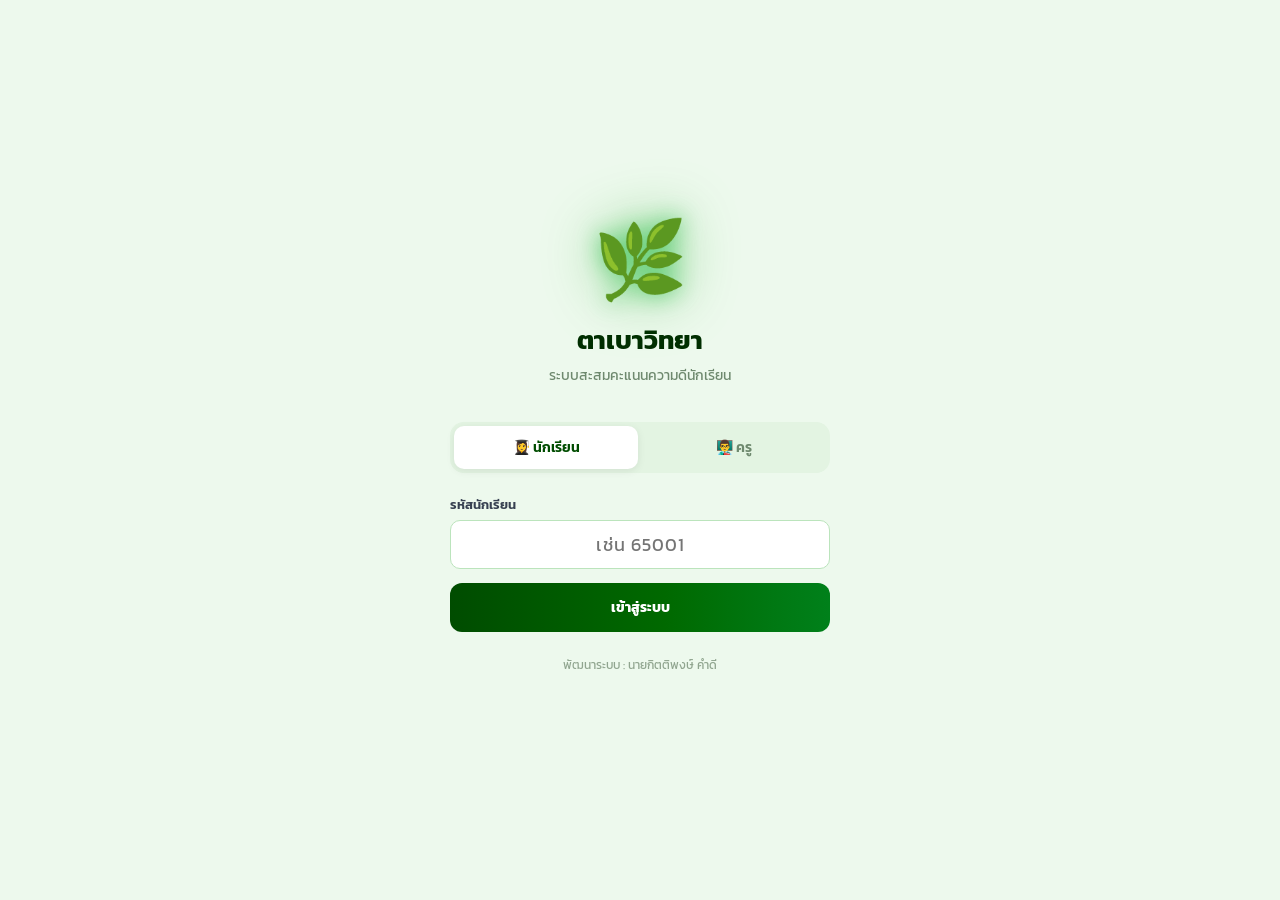
==== index.html @ 01570e2e "Compact the rest of the student dashboard Tighter hero, stat boxes, weekly quests, QR card, share bu" ====
<!DOCTYPE html>
<html lang="th">
<head>
  <meta charset="utf-8">
  <meta name="viewport" content="width=device-width, initial-scale=1, maximum-scale=1">
  <title>ระบบสะสมคะแนนความดี — ตาเบาวิทยา</title>
  <link rel="preconnect" href="https://fonts.googleapis.com">
  <link rel="preconnect" href="https://fonts.gstatic.com" crossorigin>
  <link href="https://fonts.googleapis.com/css2?family=Kanit:wght@300;400;500;600;700&family=Sarabun:wght@300;400;500;600;700&family=Prompt:wght@300;400;500;600;700&family=Mitr:wght@300;400;500;600&family=Mali:wght@300;400;500;600;700&display=swap" rel="stylesheet">
  <link rel="stylesheet" href="style.css?v=20260823o">

  <!-- ติดตั้งเป็นแอปบนหน้าจอโฮมได้ (PWA) — Android ขึ้นแบนเนอร์ติดตั้งอัตโนมัติ,
       iPhone ต้องกด แชร์ → เพิ่มไปยังหน้าจอโฮม เอง (ข้อจำกัดของ Safari) -->
  <link rel="manifest" href="manifest.json">
  <meta name="theme-color" content="#008020">
  <link rel="icon" href="icons/icon-192.png" type="image/png">
  <link rel="apple-touch-icon" href="icons/apple-touch-icon.png">
  <meta name="apple-mobile-web-app-capable" content="yes">
  <meta name="apple-mobile-web-app-status-bar-style" content="black-translucent">
  <meta name="apple-mobile-web-app-title" content="คะแนนความดี">
</head>
<body>

<!-- หน้า Login -->
<div id="login-view">
  <div id="leaf-field" aria-hidden="true"></div>
  <div class="login-box anim-fadein">
    <div class="login-logo">
      <div class="logo-icon">🌿</div>
      <h1>ตาเบาวิทยา</h1>
      <p>ระบบสะสมคะแนนความดีนักเรียน</p>
    </div>
    <div class="login-tabs">
      <button class="login-tab active" data-action="show-auth" data-view="student">👩‍🎓 นักเรียน</button>
      <button class="login-tab" data-action="show-auth" data-view="staff">👨‍🏫 ครู</button>
    </div>
    <div class="form-group">
      <label class="form-label">รหัสนักเรียน</label>
      <input class="form-input" id="student-code-input" placeholder="เช่น 65001" autofocus
             style="font-size:18px;text-align:center;letter-spacing:1px;">
    </div>
    <button class="btn-green" data-action="submit-student-login" style="padding:14px;">เข้าสู่ระบบ</button>
    <p class="login-note" id="login-note">พัฒนาระบบ : นายกิตติพงษ์ คำดี</p>
  </div>
</div>

<!-- แอป (Layout เดียว: Bottom Nav + Drawer) -->
<div id="app-a">
  <div id="header-a">
    <button id="drawer-btn-a" class="mgmt-menu-btn" data-action="open-drawer">☰</button>
    <div id="header-logo-a" class="header-logo">🌿</div>
    <span id="title-a" class="header-title"></span>
    <div class="header-right">
      <div id="badge-a" class="role-badge"></div>
      <div id="avatar-a" class="avatar" data-action="go-profile"></div>
    </div>
  </div>
  <div id="content-a" class="content-a"></div>
  <nav id="nav-a" class="bottom-nav"></nav>
</div>

<!-- Drawer (เมนูแบบ sidebar เลื่อนเข้าจากซ้าย) -->
<div id="drawer-overlay" class="drawer-overlay" data-action="close-drawer" style="display:none;">
  <aside id="drawer-panel" class="sidebar drawer-panel"></aside>
</div>

<!-- Toast notification -->
<div id="toast-container"></div>

<!-- Modal -->
<div id="modal-container"></div>

<!-- Level-up celebration overlay -->
<div id="levelup-container"></div>

<!-- Incoming "call for deeds" alert overlay (student side) -->
<div id="deedcall-container"></div>

<!-- ไลบรารีทั้งหมดเก็บไว้ในโปรเจกต์เอง (vendor/) ไม่พึ่ง CDN ภายนอกแล้ว —
     กันปัญหาเครือข่ายบางแห่ง (เช่น WiFi โรงเรียน) บล็อกโดเมน CDN เช่น jsdelivr/unpkg -->
<script src="vendor/supabase.min.js"></script>
<script src="vendor/jsQR.min.js"></script>
<script src="vendor/qrcode.min.js"></script>

<script src="supabase.js?v=20260823o"></script>
<script src="app.js?v=20260823o"></script>

</body>
</html>
---- style.css ----
/* =============================================
   ตาเบาวิทยา — ระบบสะสมคะแนนความดี
   ============================================= */

:root {
  --h: 145;
  --font: 'Kanit', sans-serif;
  --r-card: 16px;
  --g:    oklch(0.52 0.17 var(--h));
  --gd:   oklch(0.35 0.15 var(--h));
  --gl:   oklch(0.95 0.05 var(--h));
  --gm:   oklch(0.72 0.14 var(--h));
  --bg:   oklch(0.97 0.02 var(--h));
  --border: oklch(0.93 0.04 var(--h));
  --text: oklch(0.25 0.12 var(--h));
  --text-soft: oklch(0.6 0.05 var(--h));
}

*, *::before, *::after { box-sizing: border-box; font-family: var(--font); }
body { margin: 0; background: var(--bg); min-height: 100vh; }

/* ── Animations ── */
@keyframes slideUp   { from { transform: translateY(16px); opacity: 0; } to { transform: translateY(0); opacity: 1; } }
@keyframes fadeIn    { from { opacity: 0; } to { opacity: 1; } }
@keyframes toastIn   { from { transform: translateY(20px); opacity: 0; } to { transform: translateY(0); opacity: 1; } }
@keyframes spin      { to { transform: rotate(360deg); } }
@keyframes pulse     { 0%,100% { transform: scale(1); } 50% { transform: scale(1.05); } }

.anim-slideup { animation: slideUp 0.25s ease; }
.anim-fadein  { animation: fadeIn 0.4s ease; }
.anim-pulse   { animation: pulse 2s infinite; display: inline-block; }

/* ── Scrollbar ── */
::-webkit-scrollbar { width: 4px; }
::-webkit-scrollbar-thumb { background: oklch(0.85 0.05 var(--h)); border-radius: 2px; }

/* ── Range input ── */
input[type=range] { -webkit-appearance: none; appearance: none; height: 6px; border-radius: 3px; cursor: pointer; width: 100%; outline: none; }
input[type=range]::-webkit-slider-thumb { -webkit-appearance: none; width: 18px; height: 18px; border-radius: 50%; background: var(--g); cursor: pointer; }
select { appearance: none; -webkit-appearance: none; }


/* ── Login ── */
#login-view {
  min-height: 100dvh; position: relative; overflow: hidden;
  display: flex; flex-direction: column;
  align-items: center; justify-content: center;
  padding: 24px;
}
.login-box { width: 100%; max-width: 380px; position: relative; z-index: 1; }

/* ── Falling leaves (decorative, non-interactive) ── */
/* --dy = fall distance in px, computed in JS from the container's own height so the
   same animation works both full-page (login) and inside a short card (student hero) */
#leaf-field, .leaf-field { position: absolute; inset: 0; overflow: hidden; pointer-events: none; z-index: 0; }
.leaf {
  position: absolute; top: -10%; left: var(--x); font-size: var(--sz); opacity: 0;
  will-change: transform, opacity; animation: leafFall var(--dur) ease-in-out infinite; animation-delay: var(--del);
}
.hero-banner .leaf { filter: brightness(0) invert(1); }
@keyframes leafFall {
  0%   { transform: translate(0, 0) rotate(0deg); opacity: 0; }
  12%  { opacity: var(--op); }
  50%  { transform: translate(var(--dx), var(--dy)) rotate(var(--rot)); }
  88%  { opacity: var(--op); }
  100% { transform: translate(calc(var(--dx) * 1.6), calc(var(--dy) * 2)) rotate(calc(var(--rot) * 1.7)); opacity: 0; }
}
@media (prefers-reduced-motion: reduce) {
  .leaf { display: none; }
}
.login-logo { text-align: center; margin-bottom: 36px; }
.logo-icon {
  width: 90px; height: 90px; font-size: 60px; margin: 0 auto 16px;
  display: flex; align-items: center; justify-content: center;
  filter: drop-shadow(0 0 12px oklch(0.68 0.21 var(--h) / 0.6)) drop-shadow(0 0 28px oklch(0.6 0.22 var(--h) / 0.4));
}
.login-logo h1 { margin: 0; font-size: 26px; font-weight: 700; color: var(--text); }
.login-logo p  { margin: 6px 0 0; font-size: 14px; color: var(--text-soft); }
.login-tabs {
  display: flex; gap: 4px; background: oklch(0.95 0.03 var(--h)); border-radius: 14px;
  padding: 4px; margin-bottom: 22px;
}
.login-tab {
  flex: 1; padding: 11px 8px; border: none; border-radius: 10px; cursor: pointer;
  background: transparent; color: var(--text-soft); font-family:var(--font); font-size: 14px;
  font-weight: 600; transition: all 0.15s;
}
.login-tab.active { background: #fff; color: var(--gd); box-shadow: 0 2px 8px rgba(0,0,0,0.08); }
.login-note { text-align: center; font-size: 12px; color: oklch(0.7 0.04 var(--h)); margin-top: 24px; }

.install-app-btn {
  display: block; width: 100%; margin-top: 14px; padding: 11px;
  background: #fff; border: 1.5px solid var(--border); border-radius: 12px;
  font-family:var(--font); font-weight: 600; font-size: 13px; color: var(--gd);
  cursor: pointer; transition: background 0.2s;
}
.install-app-btn:hover { background: var(--gl); }

/* ── App shell: header + bottom nav ── */
/* กว้างเต็มจอบนแท็บเล็ต — ค่า 480px ด้านล่างคือเพดานสำหรับมือถือเท่านั้น */
#app-a { display: none; max-width: 480px; margin: 0 auto; min-height: 100vh; position: relative; background: var(--bg); }
#header-a {
  position: fixed; top: 0; left: 50%; transform: translateX(-50%);
  max-width: 480px; width: 100%; background: #fff;
  border-bottom: 1px solid var(--border); z-index: 90;
  display: flex; align-items: center; padding: 0 16px; height: 56px;
  box-shadow: 0 1px 8px rgba(0,0,0,0.06);
}
@media (min-width: 640px) {
  #app-a, #header-a, .bottom-nav, .modal-sheet { max-width: 100%; }
}
.header-logo { width: 36px; height: 36px; background: var(--gl); border-radius: 10px; display: flex; align-items: center; justify-content: center; font-size: 16px; margin: 0 10px; flex-shrink: 0; }
.header-title { font-size: 16px; font-weight: 700; color: var(--text); flex: 1; }
.header-right { display: flex; align-items: center; gap: 8px; }
.content-a { padding: 76px 16px 80px; }

/* ── Bottom nav ── */
.bottom-nav {
  position: fixed; bottom: 0; left: 50%; transform: translateX(-50%);
  max-width: 480px; width: 100%; background: #fff;
  border-top: 1px solid oklch(0.92 0.03 var(--h));
  display: flex; z-index: 100; box-shadow: 0 -2px 12px rgba(0,0,0,0.06);
}
.bnav-btn {
  flex: 1; padding: 10px 4px 8px; border: none; background: #fff; cursor: pointer;
  display: flex; flex-direction: column; align-items: center; gap: 2px;
  transition: all 0.15s; border-top: 3px solid transparent;
}
.bnav-btn.active { background: var(--gl); border-top-color: var(--g); }
.bnav-icon { font-size: 19px; }
.bnav-label { font-size: 10px; color: #9ca3af; font-family: var(--font); }
/* ปุ่มกลางขนาดใหญ่ (ขอทำดี ของนักเรียน) ลอยเหนือแถบเมนู */
.bottom-nav { overflow: visible; }
.bnav-btn.bnav-fab { background: #fff; border-top-color: transparent; position: relative; padding-top: 38px; }
.bnav-btn.bnav-fab.active { background: #fff; border-top-color: transparent; }
.bnav-fab-circle {
  position: absolute; top: -24px; left: 50%; transform: translateX(-50%);
  width: 58px; height: 58px; border-radius: 50%;
  background: linear-gradient(135deg, var(--g), var(--gd)); border: 4px solid #fff;
  box-shadow: 0 4px 14px oklch(0.4 0.15 var(--h) / 0.45);
  display: flex; align-items: center; justify-content: center; font-size: 26px;
}
.bnav-btn.bnav-fab.active .bnav-fab-circle { box-shadow: 0 0 0 3px var(--gl), 0 4px 14px oklch(0.4 0.15 var(--h) / 0.45); }
.bnav-btn.bnav-fab .bnav-label { font-weight: 700; color: var(--g); }
.bnav-btn.active .bnav-label { color: var(--g); font-weight: 700; }

/* ── Drawer (full menu, slides in from the left over the app) ── */
.drawer-overlay {
  position: fixed; inset: 0; z-index: 950; background: rgba(0,0,0,0.45);
  display: flex; animation: fadeIn 0.2s ease;
}
.drawer-panel {
  width: 240px; height: 100%; box-shadow: 4px 0 24px rgba(0,0,0,0.25);
  animation: drawerIn 0.25s ease;
}
@keyframes drawerIn { from { transform: translateX(-100%); } to { transform: translateX(0); } }

.sidebar {
  background: linear-gradient(180deg, var(--gd), oklch(0.28 0.13 var(--h)));
  display: flex; flex-direction: column;
}
.sidebar-brand { padding: 20px 18px 18px; border-bottom: 1px solid rgba(255,255,255,0.1); }
.sidebar-brand-name { font-size: 18px; font-weight: 700; color: #fff; }
.sidebar-brand-sub  { font-size: 11px; color: rgba(255,255,255,0.55); margin-top: 3px; }
.sidebar-nav { padding: 12px 0; flex: 1; overflow-y: auto; }
.snav-btn {
  display: flex; align-items: center; gap: 10px; padding: 12px 18px;
  width: 100%; border: none; background: transparent; cursor: pointer;
  color: rgba(255,255,255,0.65); font-family:var(--font); font-size: 14px;
  text-align: left; border-left: 3px solid transparent; transition: all 0.15s;
}
.snav-btn:hover, .snav-btn.active {
  background: rgba(255,255,255,0.14); color: #fff; border-left-color: #fff; font-weight: 700;
}
.snav-icon { font-size: 18px; }
.sidebar-footer { padding: 16px; border-top: 1px solid rgba(255,255,255,0.08); }
.sidebar-logout {
  width: 100%; padding: 8px 12px; background: rgba(255,255,255,0.08);
  border: 1px solid rgba(255,255,255,0.15); border-radius: 8px;
  color: rgba(255,255,255,0.7); font-family:var(--font); cursor: pointer; font-size: 12px;
}
.sidebar-logout:hover { background: rgba(255,255,255,0.15); }

/* ── Shared UI components ── */
.role-badge { background: var(--gl); border-radius: 20px; padding: 4px 10px; font-size: 11px; font-weight: 600; color: var(--gd); }
.mgmt-menu-btn { width: 32px; height: 32px; border: none; background: var(--gl); border-radius: 10px; color: var(--gd); font-size: 15px; cursor: pointer; flex-shrink: 0; }
.mgmt-menu-btn:hover { background: oklch(0.9 0.06 var(--h)); }
.avatar { width: 32px; height: 32px; background: linear-gradient(135deg, var(--g), var(--gd)); border-radius: 50%; display: flex; align-items: center; justify-content: center; font-size: 16px; cursor: pointer; flex-shrink: 0; }

/* Screen content wrapper */
.screen-wrap { display: flex; flex-direction: column; gap: 14px; }

/* Hero banner */
.hero-banner {
  background: linear-gradient(135deg, var(--gd), var(--g));
  border-radius: 18px; padding: 22px; color: #fff;
  position: relative; overflow: hidden;
}
.hero-banner::before {
  content: ''; position: absolute; top: -24px; right: -24px;
  width: 100px; height: 100px; background: rgba(255,255,255,0.07); border-radius: 50%;
}
.hero-banner::after {
  content: ''; position: absolute; top: 0; bottom: 0; left: -60%;
  width: 45%;
  background: linear-gradient(115deg, transparent 0%, rgba(255,255,255,0.32) 50%, transparent 100%);
  transform: skewX(-20deg);
  animation: heroShine 4.5s ease-in-out infinite;
  z-index: 2; pointer-events: none;
}
@keyframes heroShine {
  0%  { left: -60%; }
  22% { left: 130%; }
  100% { left: 130%; }
}
@media (prefers-reduced-motion: reduce) {
  .hero-banner::after { animation: none; display: none; }
}

/* Card */
.card { background: #fff; border-radius: var(--r-card); padding: 20px; box-shadow: 0 2px 12px rgba(0,0,0,0.055); }

/* Stat boxes */
.stat-grid-2 { display: grid; grid-template-columns: 1fr 1fr; gap: 10px; }
.stat-grid-3 { display: grid; grid-template-columns: 1fr 1fr 1fr; gap: 10px; }
.stat-box {
  background: #fff; border-radius: 14px; padding: 10px 8px;
  text-align: center; box-shadow: 0 2px 8px rgba(0,0,0,0.05);
}
.stat-icon { font-size: 22px; }
.stat-val  { font-size: 20px; font-weight: 700; line-height: 1; margin-top: 3px; }
.stat-lbl  { font-size: 11px; color: #9ca3af; margin-top: 3px; }

/* List row */
.list-item { display: flex; align-items: center; gap: 12px; padding: 13px 16px; border-bottom: 1px solid oklch(0.96 0.02 var(--h)); }
.list-icon  { font-size: 22px; width: 32px; text-align: center; flex-shrink: 0; }
.list-body  { flex: 1; min-width: 0; }
.list-title { font-weight: 600; font-size: 14px; color: #1f2937; white-space: nowrap; overflow: hidden; text-overflow: ellipsis; }
.list-sub   { font-size: 12px; color: #9ca3af; margin-top: 1px; }
.list-right { font-weight: 700; color: var(--g); font-size: 13px; flex-shrink: 0; }

/* Green button */
.btn-green {
  padding: 13px 20px; background: linear-gradient(90deg, var(--gd), var(--g));
  color: #fff; border: none; border-radius: 12px; font-family:var(--font);
  font-weight: 700; font-size: 14px; cursor: pointer; transition: opacity 0.2s;
  display: block; width: 100%; text-align: center;
}
.btn-green:hover { opacity: 0.9; }
.btn-green:disabled { opacity: 0.5; cursor: not-allowed; }

.call-btn-cta {
  padding: 13px 20px; background: linear-gradient(90deg, #d97706, #f59e0b);
  color: #fff; border: none; border-radius: 12px; font-family:var(--font);
  font-weight: 700; font-size: 14px; cursor: pointer; transition: opacity 0.2s;
  display: block; width: 100%; text-align: center;
  box-shadow: 0 6px 16px rgba(245,129,31,0.3);
}
.call-btn-cta:hover { opacity: 0.9; }
.call-btn-cta:disabled { opacity: 0.5; cursor: not-allowed; }

/* Form */
.form-group { margin-bottom: 14px; }
.form-label { font-size: 13px; font-weight: 600; color: #374151; display: block; margin-bottom: 6px; }
.form-input {
  width: 100%; padding: 10px 14px;
  border: 1.5px solid oklch(0.88 0.07 var(--h)); border-radius: 10px;
  font-family:var(--font); font-size: 14px; color: #1f2937; outline: none;
  box-sizing: border-box; background: #fff;
}
.form-input:focus { border-color: var(--g); }
.form-input[readonly] { background: #f9fafb; }

.form-group input[type="file"] {
  width: 100%; box-sizing: border-box; font-family:var(--font); font-size: 12.5px;
  color: #9ca3af; padding: 9px 10px;
  border: 1.5px dashed oklch(0.88 0.07 var(--h)); border-radius: 10px;
  background: var(--gl); cursor: pointer;
}
.form-group input[type="file"]::file-selector-button,
.form-group input[type="file"]::-webkit-file-upload-button {
  font-family:var(--font); font-weight: 700; font-size: 13px; color: #fff;
  background: linear-gradient(90deg, var(--gd), var(--g));
  border: none; border-radius: 8px; padding: 8px 14px; margin-right: 10px;
  cursor: pointer; transition: opacity 0.2s;
}
.form-group input[type="file"]:hover::file-selector-button,
.form-group input[type="file"]:hover::-webkit-file-upload-button { opacity: 0.9; }

/* QR scanner */
.qr-scan-box {
  background: #111; border-radius: 14px; height: 230px;
  position: relative; overflow: hidden;
  display: flex; align-items: center; justify-content: center;
}
.qr-corner { position: absolute; width: 28px; height: 28px; border: 3px solid var(--g); }
.qr-tl { top:18px; left:18px;  border-right:none; border-bottom:none; border-radius:6px 0 0 0; }
.qr-tr { top:18px; right:18px; border-left:none;  border-bottom:none; border-radius:0 6px 0 0; }
.qr-bl { bottom:18px; left:18px;  border-right:none; border-top:none; border-radius:0 0 0 6px; }
.qr-br { bottom:18px; right:18px; border-left:none;  border-top:none; border-radius:0 0 6px 0; }
.scan-video { position: absolute; inset: 0; width: 100%; height: 100%; object-fit: cover; }

/* ── QR ↔ camera flip card (student home) — double-tap toggles ──
   Only one face is ever rendered in the DOM at a time (see app.js) — a real 3D
   rotateY flip with backface-visibility:hidden looked good in testing but showed
   both faces' text superimposed on some mobile browsers where backface-visibility
   isn't respected reliably, so this trades the 3D flip for a plain scale/fade-in
   that works everywhere. */
.qr-flip-wrap {
  position: relative; cursor: pointer; touch-action: manipulation;
  display: flex; flex-direction: column; align-items: center;
  transition: transform 0.15s ease;
}
.qr-flip-wrap:active { transform: scale(0.96); }
.qr-flip-face {
  width: 100%; display: flex; flex-direction: column; align-items: center;
  animation: qrFaceIn 0.3s ease;
}
@keyframes qrFaceIn {
  from { opacity: 0; transform: scale(0.96); }
  to   { opacity: 1; transform: scale(1); }
}

/* แตะแล้วมีวงสีสันกระจายจากจุดกึ่งกลาง — ให้รู้สึกถึงการแตะทุกครั้ง ไม่ใช่แค่ตอนพลิกสำเร็จ */
.qr-tap-pulse {
  position: absolute; border-radius: 50%; pointer-events: none;
  background: radial-gradient(circle, oklch(0.78 0.19 var(--h) / 0.55) 0%, oklch(0.8 0.16 85 / 0.4) 55%, transparent 75%);
  animation: qrTapPulse 0.5s ease-out forwards;
}
@keyframes qrTapPulse {
  from { transform: scale(0); opacity: 1; }
  to   { transform: scale(1); opacity: 0; }
}
@media (prefers-reduced-motion: reduce) {
  .qr-flip-face { animation: none; }
  .qr-flip-wrap { transition: none; }
  .qr-flip-wrap:active { transform: none; }
  .qr-tap-pulse { display: none; }
}

/* Floating "+N" score popup — fixed to the viewport so re-renders mid-scan-result don't cut it off */
.float-points {
  position: fixed; transform: translate(-50%, -50%); pointer-events: none; z-index: 960;
  font-size: 34px; font-weight: 800; color: #facc15; font-family:var(--font);
  text-shadow: 0 2px 6px rgba(0,0,0,0.35), 0 0 14px rgba(250,204,21,0.65);
  animation: floatPointsUp 1.2s ease-out forwards;
}
@keyframes floatPointsUp {
  0%   { opacity: 0; transform: translate(-50%, -50%) scale(0.5); }
  15%  { opacity: 1; transform: translate(-50%, -65%) scale(1.2); }
  32%  { transform: translate(-50%, -78%) scale(1); }
  100% { opacity: 0; transform: translate(-50%, -170%) scale(1); }
}
@media (prefers-reduced-motion: reduce) {
  .float-points { animation: fadeIn 0.3s ease forwards; }
}

/* Unlockable avatar frame — ring style upgrades as the student climbs badge tiers */
.avatar-frame { position: relative; border-radius: 50%; display: flex; align-items: center; justify-content: center; }
.avatar-frame::before { content: ''; position: absolute; inset: 0; border-radius: 50%; z-index: 0; }
.avatar-frame > div { position: relative; z-index: 1; }
.avatar-frame-base::before { background: rgba(255,255,255,0.35); }
.avatar-frame-mid::before {
  background: conic-gradient(var(--frame-glow), #fff, var(--frame-glow));
  box-shadow: 0 0 10px 1px var(--frame-glow);
}
.avatar-frame-max::before {
  background: conic-gradient(var(--frame-glow), #fff8dc, var(--frame-glow), #fff, var(--frame-glow));
  box-shadow: 0 0 16px 3px var(--frame-glow);
  animation: avatarFrameSpin 3.5s linear infinite;
}
@keyframes avatarFrameSpin { to { transform: rotate(360deg); } }
@media (prefers-reduced-motion: reduce) {
  .avatar-frame-max::before { animation: none; }
}

/* ── Badge page: มาสคอตวิวัฒนาการ ── */
.mascot-caption { text-align: center; font-size: 12.5px; font-weight: 700; color: var(--gd); letter-spacing: 0.03em; margin: 4px 0 12px; }

.mascot-scene-wrap { border-radius: 20px; overflow: hidden; box-shadow: 0 2px 14px rgba(0,0,0,0.08); }
.mascot-scene {
  position: relative; width: 100%; aspect-ratio: 1200 / 896; container-type: inline-size;
  background-size: cover; background-position: center; background-color: #cdeecb;
  overflow: hidden;
}

.mascot-bird { position: absolute; right: -8%; font-size: 13px; opacity: 0; animation: mascotBirdFly 9s linear infinite; z-index: 2; }
@keyframes mascotBirdFly {
  0% { opacity: 0; transform: translateX(0) translateY(0); }
  6% { opacity: 0.9; }
  50% { transform: translateX(-58cqw) translateY(-10px); }
  94% { opacity: 0.9; }
  100% { opacity: 0; transform: translateX(-118cqw) translateY(2px); }
}

.mascot-pulse-ring {
  position: absolute; left: 50%; bottom: 15%; transform: translateX(-50%);
  width: 15%; aspect-ratio: 1 / 1; border-radius: 50%; border: 2.5px solid var(--g); opacity: 0;
  animation: mascotPulse 2.6s ease-out infinite; z-index: 1;
}
@keyframes mascotPulse { 0% { transform: translateX(-50%) scale(0.75); opacity: 0.55; } 100% { transform: translateX(-50%) scale(1.9); opacity: 0; } }

.mascot-icon {
  position: absolute; left: 50%; bottom: 13%; transform: translateX(-50%);
  height: auto; filter: drop-shadow(0 6px 6px rgba(15,50,20,0.45));
  z-index: 2;
}
.mascot-icon[data-stage="1"] { width: 15cqw; }
.mascot-icon[data-stage="2"] { width: 18cqw; }
.mascot-icon[data-stage="3"] { width: 22cqw; }
.mascot-icon[data-stage="4"] { width: 27cqw; }
.mascot-icon[data-stage="5"] { width: 34cqw; }

.mascot-tag {
  position: absolute; top: 12px; left: 12px; background: #fff; color: var(--gd); font-size: 10.5px; font-weight: 700;
  padding: 5px 10px; border-radius: 20px; box-shadow: 0 2px 6px rgba(0,0,0,0.12); z-index: 2;
}

.mascot-scene-caption { padding: 13px 16px 15px; background: #fff; text-align: center; }
.mascot-scene-caption .msc-name { font-size: 15.5px; font-weight: 700; color: var(--text); }
.mascot-scene-caption .msc-sub { font-size: 11.5px; color: var(--text-soft); margin-top: 3px; }

/* Growth path */
.gpath-wrap { margin-top: 16px; padding: 16px 14px 14px; border-radius: 20px; background: #fff; box-shadow: 0 2px 14px rgba(0,0,0,0.06); }
.gpath-title { font-size: 12px; font-weight: 700; color: var(--text); margin-bottom: 14px; padding-left: 2px; }
.gpath-row { display: flex; align-items: flex-start; position: relative; }
.gpath-line-bg { position: absolute; top: 21px; height: 3px; background: var(--border); border-radius: 2px; z-index: 0; }
.gpath-line-fill { position: absolute; top: 21px; height: 3px; background: var(--g); border-radius: 2px; z-index: 0; transition: width 0.9s cubic-bezier(0.3,0.7,0.3,1); }
.gnode { flex: 1; display: flex; flex-direction: column; align-items: center; position: relative; z-index: 1; text-align: center; }
.gnode-badge {
  width: 42px; height: 42px; border-radius: 50%; display: flex; align-items: center; justify-content: center;
  font-size: 20px; background: #fff; border: 2.5px solid var(--border); box-shadow: 0 2px 6px rgba(0,0,0,0.08);
}
.gnode-check {
  position: absolute; top: -3px; right: 4px; width: 15px; height: 15px; border-radius: 50%;
  background: var(--g); color: #fff; font-size: 9px; display: flex; align-items: center; justify-content: center;
  border: 2px solid #fff;
}
.gnode-lock {
  position: absolute; top: -3px; right: 4px; width: 15px; height: 15px; border-radius: 50%;
  background: #c3cbc4; color: #fff; font-size: 8px; display: flex; align-items: center; justify-content: center;
  border: 2px solid #fff;
}
.gnode.done .gnode-badge { border-color: var(--g); background: var(--gl); }
.gnode.now .gnode-badge {
  width: 50px; height: 50px; font-size: 24px; border-color: var(--g); background: var(--gl);
  box-shadow: 0 0 0 5px rgba(26,122,61,0.16), 0 3px 8px rgba(15,77,36,0.2);
}
.gnode.future .gnode-badge { filter: grayscale(1); opacity: 0.65; }
.gnode-label { font-size: 9.5px; font-weight: 700; color: var(--text); margin-top: 6px; line-height: 1.2; max-width: 58px; }
.gnode.future .gnode-label { color: #a7b0a8; }
.gnode-pts { font-size: 8px; color: var(--text-soft); margin-top: 1px; }
.gnode-now-tag {
  position: absolute; top: -22px; left: 50%; transform: translateX(-50%);
  background: var(--gd); color: #fff; font-size: 8.5px; font-weight: 700; padding: 2px 8px; border-radius: 10px;
  white-space: nowrap;
}
.gnode-now-tag::after {
  content: ''; position: absolute; bottom: -3px; left: 50%; transform: translateX(-50%);
  width: 6px; height: 6px; background: var(--gd); rotate: 45deg;
}

@media (prefers-reduced-motion: reduce) {
  .mascot-icon, .mascot-pulse-ring, .mascot-bird { animation: none !important; }
}

/* Leaderboard podium */
.podium { display: flex; align-items: flex-end; justify-content: center; gap: 6px; padding: 0 4px; }
.podium-col { flex: 1; text-align: center; }
.podium-name { font-size: 10px; font-weight: 600; color: var(--gd); margin-bottom: 4px; line-height: 1.3; }
.podium-bar {
  border-radius: 10px 10px 0 0;
  display: flex; flex-direction: column; align-items: center; justify-content: center;
  font-weight: 700; transition: height 0.7s cubic-bezier(.34,1.56,.64,1);
}
.podium-bar-first { box-shadow: 0 0 16px 2px rgba(255,215,0,0.55); }
.podium-rank { font-size: 22px; }
.podium-pts  { font-size: 11px; margin-top: 2px; }
.podium-crown { font-size: 20px; margin-bottom: -2px; animation: podiumCrownBounce 1.6s ease-in-out infinite; }
@keyframes podiumCrownBounce {
  0%, 100% { transform: translateY(0) rotate(-4deg); }
  50%      { transform: translateY(-4px) rotate(4deg); }
}
@media (prefers-reduced-motion: reduce) {
  .podium-bar { transition: none; }
  .podium-crown { animation: none; }
}

/* Streak chip — consecutive-day good-deed streak, shown on the student hero card */
.streak-chip {
  display: inline-block; border-radius: 20px; padding: 2px 10px; font-size: 12px;
  font-weight: 700; color: #fff;
  background: linear-gradient(90deg, #f97316, #facc15);
  animation: streakPulse 1.6s ease-in-out infinite;
}
@keyframes streakPulse {
  0%, 100% { box-shadow: 0 0 0 0 rgba(249,115,22,0.5); }
  50%      { box-shadow: 0 0 10px 3px rgba(249,115,22,0.5); }
}
@media (prefers-reduced-motion: reduce) {
  .streak-chip { animation: none; }
}

/* Weekly quests */
.quest-item { display: flex; flex-direction: column; }
.quest-icon { font-size: 19px; width: 26px; text-align: center; flex-shrink: 0; }
.quest-bar-track { height: 8px; border-radius: 6px; background: #f3f4f6; overflow: hidden; }
.quest-bar-fill {
  height: 100%; border-radius: 6px; background: linear-gradient(90deg, var(--gd), var(--g));
  transition: width 0.8s cubic-bezier(.34,1.2,.64,1);
}
.quest-done .quest-bar-fill { background: linear-gradient(90deg, #f59e0b, #facc15); }
@media (prefers-reduced-motion: reduce) {
  .quest-bar-fill { transition: none; }
}

/* Reward card */
.reward-grid { display: grid; grid-template-columns: 1fr 1fr; gap: 12px; }
.reward-card { background: #fff; border-radius: 16px; overflow: hidden; box-shadow: 0 2px 8px rgba(0,0,0,0.055); }
.reward-img  { height: 72px; display: flex; align-items: center; justify-content: center; font-size: 36px; }
.reward-body { padding: 12px 12px 14px; }
.reward-name { font-weight: 700; font-size: 13px; color: #1f2937; line-height: 1.3; }
.reward-stock { font-size: 11px; color: #9ca3af; margin-top: 3px; }
.reward-footer { display: flex; align-items: center; justify-content: space-between; margin-top: 10px; }
.reward-pts { font-weight: 700; color: var(--g); font-size: 13px; }
.btn-redeem {
  padding: 5px 12px; border: none; border-radius: 8px;
  font-family:var(--font); font-size: 12px; font-weight: 600; cursor: pointer;
}
.btn-redeem.can   { background: var(--g); color: #fff; }
.btn-redeem.cant  { background: #e5e7eb; color: #9ca3af; }

/* Chart bars (reports) */
.bar-chart { display: flex; align-items: flex-end; gap: 6px; height: 130px; }
.bar-col  { flex: 1; display: flex; flex-direction: column; align-items: center; gap: 3px; }
.bar-val  { font-size: 9px; color: var(--g); font-weight: 700; }
.bar-fill { width: 100%; border-radius: 4px 4px 0 0; transition: height 0.5s; }
.bar-lbl  { font-size: 10px; color: #9ca3af; }

/* Admin action buttons */
.action-btns { display: flex; gap: 6px; }
.btn-edit { padding: 4px 10px; background: #eff6ff; color: #3b82f6; border: none; border-radius: 6px; cursor: pointer; font-size: 12px; }
.btn-del  { padding: 4px 10px; background: #fee2e2; color: #ef4444; border: none; border-radius: 6px; cursor: pointer; font-size: 12px; }
.btn-tog  { padding: 4px 10px; border: none; border-radius: 6px; cursor: pointer; font-size: 12px; }

/* Deed selector chips */
.deed-grid { display: grid; grid-template-columns: 1fr 1fr; gap: 8px; }
.deed-chip {
  padding: 10px 8px; background: #f9fafb; border: 2px solid #e5e7eb;
  border-radius: 10px; font-family:var(--font); font-size: 13px; cursor: pointer; color: #374151;
  transition: all 0.15s;
}
.deed-chip.selected { background: var(--gl); border-color: var(--g); color: var(--gd); font-weight: 700; }

/* Progress bar */
.progress-track { background: rgba(255,255,255,0.15); border-radius: 8px; height: 8px; overflow: hidden; }
.progress-fill  { height: 100%; background: #fff; border-radius: 8px; transition: width 1s; }

/* Toast */
#toast-container { position: fixed; bottom: 90px; left: 50%; transform: translateX(-50%); z-index: 9999; pointer-events: none; }
.toast-msg {
  background: var(--gd); color: #fff; padding: 12px 22px; border-radius: 30px;
  font-size: 14px; font-weight: 600; white-space: nowrap;
  box-shadow: 0 4px 24px rgba(0,0,0,0.2); animation: toastIn 0.3s ease;
}

/* Modal */
.modal-overlay {
  position: fixed; inset: 0; background: rgba(0,0,0,0.5); z-index: 800;
  display: flex; align-items: flex-end; animation: fadeIn 0.2s ease;
}
.modal-sheet {
  position: relative;
  background: #fff; border-radius: 24px 24px 0 0; padding: 24px 20px;
  width: 100%; max-width: 480px; margin: 0 auto;
  animation: slideUp 0.3s ease; max-height: 90vh; overflow-y: auto;
}
.modal-handle { width: 40px; height: 4px; background: #e5e7eb; border-radius: 2px; margin: 0 auto 20px; }
.modal-title { font-size: 18px; font-weight: 700; color: var(--text); margin-bottom: 16px; }
.modal-close-btn {
  position: absolute; top: 12px; right: 16px; background: none;
  border: none; font-size: 20px; cursor: pointer; color: #9ca3af;
}

/* Level-up celebration overlay — shown when a student's redeem pushes them into a new badge tier */
.levelup-overlay {
  position: fixed; inset: 0; z-index: 970; cursor: pointer;
  background: radial-gradient(circle at 50% 40%, oklch(0.4 0.15 var(--h) / 0.97), oklch(0.12 0.05 var(--h) / 0.99));
  display: flex; align-items: center; justify-content: center; flex-direction: column;
  overflow: hidden; animation: fadeIn 0.25s ease; text-align: center; padding: 24px;
}
.levelup-confetti-field { position: absolute; inset: 0; overflow: hidden; pointer-events: none; }
.confetti-piece {
  position: absolute; top: -8%; left: var(--x);
  width: var(--sz); height: calc(var(--sz) * 0.42); background: var(--col);
  border-radius: 2px; opacity: 0; will-change: transform, opacity;
  animation: confettiFall var(--dur) ease-in var(--del) forwards;
}
@keyframes confettiFall {
  0%   { transform: translate(0, 0) rotate(0deg); opacity: 0; }
  8%   { opacity: 1; }
  100% { transform: translate(var(--dx), var(--dy)) rotate(var(--rot)); opacity: 0; }
}
.levelup-badge-icon {
  font-size: 92px; line-height: 1; filter: drop-shadow(0 0 24px rgba(255,255,255,0.55));
  animation: levelUpPop 0.6s cubic-bezier(.34,1.56,.64,1);
}
@keyframes levelUpPop {
  0%   { transform: scale(0) rotate(-20deg); opacity: 0; }
  60%  { transform: scale(1.15) rotate(6deg); opacity: 1; }
  100% { transform: scale(1) rotate(0deg); opacity: 1; }
}
.levelup-title {
  color: #fff; font-size: 15px; font-weight: 700; letter-spacing: 3px;
  text-transform: uppercase; margin-top: 18px; opacity: 0.85;
  animation: fadeIn 0.4s ease 0.2s both;
}
.levelup-name {
  color: #fff; font-size: 30px; font-weight: 700; margin-top: 6px;
  animation: fadeIn 0.4s ease 0.35s both;
}
.levelup-hint {
  color: rgba(255,255,255,0.7); font-size: 13px; margin-top: 26px;
  animation: fadeIn 0.4s ease 0.6s both;
}
@media (prefers-reduced-motion: reduce) {
  .confetti-piece { display: none; }
  .levelup-badge-icon, .levelup-title, .levelup-name, .levelup-hint { animation: none; opacity: 1; transform: none; }
}

/* Deed-call alert overlay — ครูเรียกหานักเรียนทำความดี (schema.sql §24), foreground-only via Realtime */
.deedcall-overlay {
  position: fixed; inset: 0; z-index: 970; cursor: pointer;
  background: radial-gradient(circle at 50% 26%, rgba(255,160,66,0.98), rgba(163,64,6,0.99) 78%);
  display: flex; align-items: center; justify-content: center; flex-direction: column;
  overflow: hidden; animation: fadeIn 0.25s ease; text-align: center; padding: 24px;
}
.deedcall-beacon { position: relative; width: 112px; height: 112px; display: flex; align-items: center; justify-content: center; flex-shrink: 0; }
.deedcall-beacon-ring {
  position: absolute; inset: 0; border-radius: 50%; border: 2px solid rgba(255,255,255,0.5);
  animation: deedcallBeacon 2s ease-out infinite;
}
.deedcall-beacon-ring:nth-child(2) { animation-delay: 0.65s; }
.deedcall-beacon-ring:nth-child(3) { animation-delay: 1.3s; }
@keyframes deedcallBeacon {
  0%   { transform: scale(0.65); opacity: 0.9; }
  100% { transform: scale(1.9); opacity: 0; }
}
.deedcall-ring {
  width: 92px; height: 92px; border-radius: 50%; position: relative; z-index: 1;
  background: radial-gradient(circle, rgba(255,255,255,0.4), rgba(255,255,255,0.12));
  display: flex; align-items: center; justify-content: center; font-size: 46px;
  filter: drop-shadow(0 0 18px rgba(255,255,255,0.5));
  animation: levelUpPop 0.5s cubic-bezier(.34,1.56,.64,1);
}
.deedcall-kicker {
  display: inline-flex; align-items: center; gap: 5px; color: #ad3e08; background: #fff;
  font-weight: 800; font-size: 12px; letter-spacing: 0.04em; margin-top: 18px; padding: 5px 15px;
  border-radius: 20px; box-shadow: 0 3px 12px rgba(0,0,0,0.2);
  animation: fadeIn 0.4s ease 0.15s both;
}
.deedcall-title { color: #fff; font-weight: 800; font-size: 25px; margin-top: 12px; text-shadow: 0 2px 12px rgba(0,0,0,0.18); animation: fadeIn 0.4s ease 0.25s both; }
.deedcall-msg-box {
  background: rgba(255,255,255,0.16); border: 1px solid rgba(255,255,255,0.28); border-radius: 14px;
  padding: 12px 16px; margin-top: 14px; max-width: 300px; animation: fadeIn 0.4s ease 0.35s both;
}
.deedcall-msg { color: #fff; font-size: 13.5px; line-height: 1.55; }
.deedcall-meta { display: flex; gap: 8px; flex-wrap: wrap; justify-content: center; margin-top: 14px; max-width: 300px; animation: fadeIn 0.4s ease 0.45s both; }
.deedcall-chip {
  background: rgba(255,255,255,0.16); color: #fff; font-size: 11.5px; font-weight: 600;
  padding: 5px 12px; border-radius: 20px; display: inline-flex; align-items: center; gap: 4px;
}
.deedcall-actions { display: flex; gap: 10px; margin-top: 24px; width: 100%; max-width: 300px; animation: fadeIn 0.4s ease 0.55s both; }
.deedcall-accept, .deedcall-dismiss {
  flex: 1; padding: 13px 8px; border-radius: 14px; font-family:var(--font); font-weight: 800;
  font-size: 14px; cursor: pointer; border: none;
}
.deedcall-accept { background: #fff; color: #c2540a; box-shadow: 0 4px 18px rgba(0,0,0,0.28); animation: deedcallAcceptPulse 1.6s ease-in-out infinite; }
.deedcall-dismiss { background: rgba(255,255,255,0.14); color: rgba(255,255,255,0.92); }
@keyframes deedcallAcceptPulse {
  0%, 100% { transform: scale(1); }
  50%      { transform: scale(1.035); }
}
@media (prefers-reduced-motion: reduce) {
  .deedcall-ring, .deedcall-beacon-ring, .deedcall-accept { animation: none; }
  .deedcall-kicker, .deedcall-title, .deedcall-msg-box, .deedcall-meta, .deedcall-actions { animation: none; opacity: 1; }
}

/* Loading */
.loading-center { display: flex; align-items: center; justify-content: center; padding: 40px; }
.spinner { display: inline-block; width: 32px; height: 32px; border: 3px solid var(--gl); border-top-color: var(--g); border-radius: 50%; animation: spin 0.8s linear infinite; }

/* Student count badge */
.count-row { display: flex; gap: 10px; margin-bottom: 14px; }
.count-badge { padding: 6px 12px; background: var(--gl); border-radius: 8px; font-size: 12px; color: var(--gd); font-weight: 600; }

/* QR code display */
.qr-display { display: flex; justify-content: center; }
.qr-frame { padding: 8px; border: 2px solid var(--g); border-radius: 12px; display: inline-block; }


/* ── ธีมส่วนตัว (ตั้งค่าที่หน้าโปรไฟล์) ── */
/* ปรับความโค้งมนของการ์ดที่เขียน inline ไว้ 16px ทั่วแอป */
[style*="border-radius:16px"] { border-radius: var(--r-card) !important; }
.content-a { zoom: var(--ui-zoom, 1); }
body.theme-no-fx .leaf, body.theme-no-fx .mascot-bird, body.theme-no-fx .leaf-field { display: none !important; }
body.theme-no-fx .hero-banner::after { animation: none; display: none; }
body.theme-flat .card, body.theme-flat [style*="box-shadow:0 2px 12px"] { box-shadow: none !important; border: 1px solid var(--border); }
body.theme-gradient-bg { background: linear-gradient(180deg, var(--gl), var(--bg) 40%); background-attachment: fixed; }
.theme-chip { padding: 8px 14px; border-radius: 99px; border: 1.5px solid var(--border); background: #fff; font-size: 13px; cursor: pointer; color: #374151; }
.theme-chip.selected { background: var(--gl); border-color: var(--g); color: var(--gd); font-weight: 700; }
.theme-swatch { width: 38px; height: 38px; border-radius: 50%; border: 3px solid #fff; box-shadow: 0 0 0 1.5px #d1d5db; cursor: pointer; }
.theme-swatch.selected { box-shadow: 0 0 0 3px var(--g); }
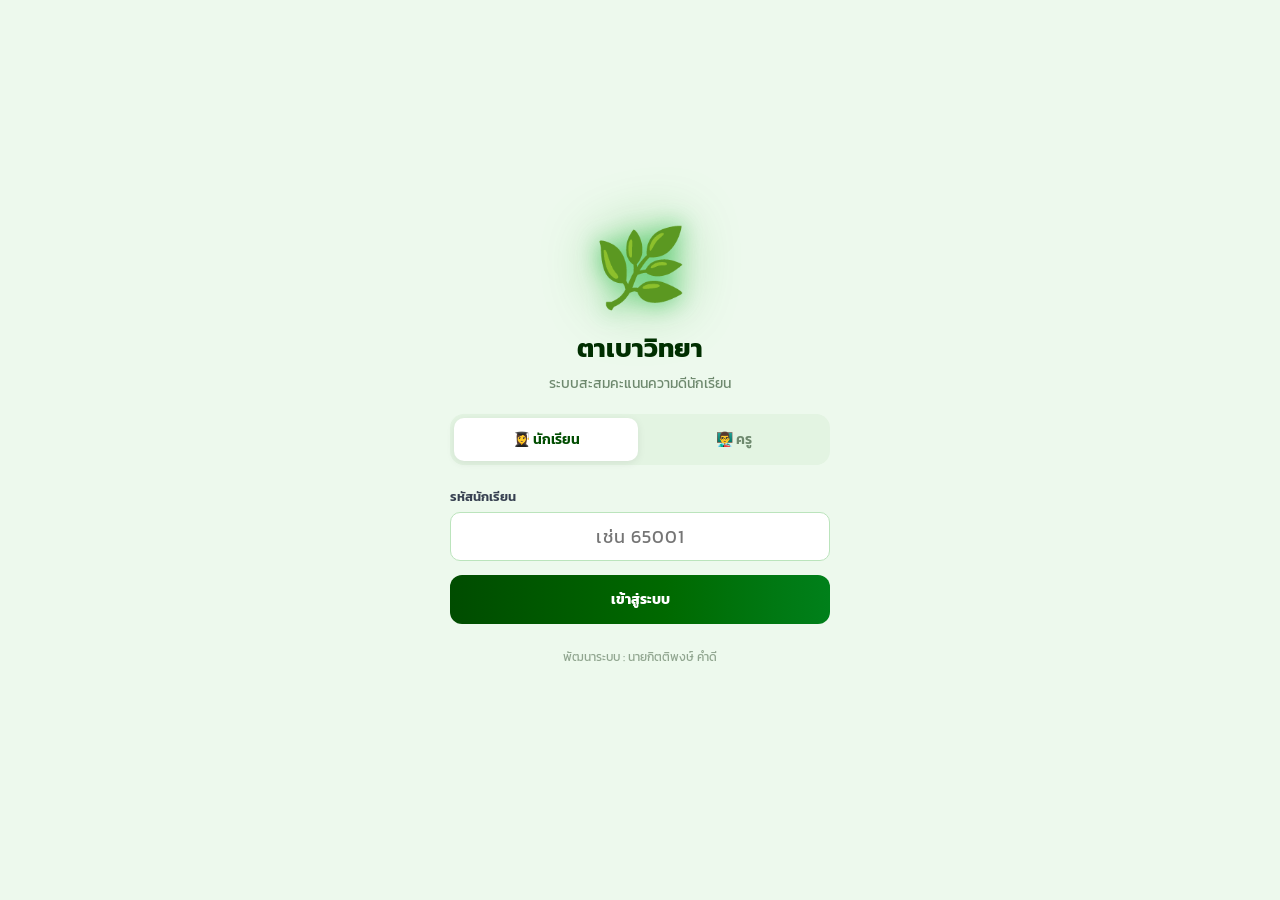
==== commit 92d8887a: "Compact student grades, leave request, profile, login and drawer Co-Authored-By: Claude Sonnet 5.5 <" ====
--- a/index.html
+++ b/index.html
@@ -7,7 +7,7 @@
   <link rel="preconnect" href="https://fonts.googleapis.com">
   <link rel="preconnect" href="https://fonts.gstatic.com" crossorigin>
   <link href="https://fonts.googleapis.com/css2?family=Kanit:wght@300;400;500;600;700&family=Sarabun:wght@300;400;500;600;700&family=Prompt:wght@300;400;500;600;700&family=Mitr:wght@300;400;500;600&family=Mali:wght@300;400;500;600;700&display=swap" rel="stylesheet">
-  <link rel="stylesheet" href="style.css?v=20260823o">
+  <link rel="stylesheet" href="style.css?v=20260823x">
 
   <!-- ติดตั้งเป็นแอปบนหน้าจอโฮมได้ (PWA) — Android ขึ้นแบนเนอร์ติดตั้งอัตโนมัติ,
        iPhone ต้องกด แชร์ → เพิ่มไปยังหน้าจอโฮม เอง (ข้อจำกัดของ Safari) -->
@@ -70,6 +70,9 @@
 <!-- Modal -->
 <div id="modal-container"></div>
 
+<!-- หน้าบังคับ/ช่วยติดตั้งแอป (มือถือที่ยังไม่ได้ติดตั้ง) -->
+<div id="install-gate" style="display:none;position:fixed;inset:0;z-index:3000;align-items:center;justify-content:center;padding:20px;background:linear-gradient(180deg,var(--gl),var(--bg));"></div>
+
 <!-- Level-up celebration overlay -->
 <div id="levelup-container"></div>
 
@@ -82,8 +85,9 @@
 <script src="vendor/jsQR.min.js"></script>
 <script src="vendor/qrcode.min.js"></script>
 
-<script src="supabase.js?v=20260823o"></script>
-<script src="app.js?v=20260823o"></script>
+<script src="onboarding.js?v=20260823x"></script>
+<script src="supabase.js?v=20260823x"></script>
+<script src="app.js?v=20260823x"></script>
 
 </body>
 </html>
--- a/style.css
+++ b/style.css
@@ -68,7 +68,7 @@
 @media (prefers-reduced-motion: reduce) {
   .leaf { display: none; }
 }
-.login-logo { text-align: center; margin-bottom: 36px; }
+.login-logo { text-align: center; margin-bottom: 20px; }
 .logo-icon {
   width: 90px; height: 90px; font-size: 60px; margin: 0 auto 16px;
   display: flex; align-items: center; justify-content: center;
@@ -164,7 +164,7 @@
 .sidebar-brand-sub  { font-size: 11px; color: rgba(255,255,255,0.55); margin-top: 3px; }
 .sidebar-nav { padding: 12px 0; flex: 1; overflow-y: auto; }
 .snav-btn {
-  display: flex; align-items: center; gap: 10px; padding: 12px 18px;
+  display: flex; align-items: center; gap: 10px; padding: 10px 18px;
   width: 100%; border: none; background: transparent; cursor: pointer;
   color: rgba(255,255,255,0.65); font-family:var(--font); font-size: 14px;
   text-align: left; border-left: 3px solid transparent; transition: all 0.15s;
@@ -379,7 +379,7 @@
 
 .mascot-scene-wrap { border-radius: 20px; overflow: hidden; box-shadow: 0 2px 14px rgba(0,0,0,0.08); }
 .mascot-scene {
-  position: relative; width: 100%; aspect-ratio: 1200 / 896; container-type: inline-size;
+  position: relative; width: 100%; aspect-ratio: 1200 / 700; container-type: inline-size;
   background-size: cover; background-position: center; background-color: #cdeecb;
   overflow: hidden;
 }
@@ -416,13 +416,13 @@
   padding: 5px 10px; border-radius: 20px; box-shadow: 0 2px 6px rgba(0,0,0,0.12); z-index: 2;
 }
 
-.mascot-scene-caption { padding: 13px 16px 15px; background: #fff; text-align: center; }
-.mascot-scene-caption .msc-name { font-size: 15.5px; font-weight: 700; color: var(--text); }
+.mascot-scene-caption { padding: 8px 16px 10px; background: #fff; text-align: center; }
+.mascot-scene-caption .msc-name { font-size: 14.5px; font-weight: 700; color: var(--text); }
 .mascot-scene-caption .msc-sub { font-size: 11.5px; color: var(--text-soft); margin-top: 3px; }
 
 /* Growth path */
-.gpath-wrap { margin-top: 16px; padding: 16px 14px 14px; border-radius: 20px; background: #fff; box-shadow: 0 2px 14px rgba(0,0,0,0.06); }
-.gpath-title { font-size: 12px; font-weight: 700; color: var(--text); margin-bottom: 14px; padding-left: 2px; }
+.gpath-wrap { margin-top: 0; padding: 10px 12px 10px; border-radius: 20px; background: #fff; box-shadow: 0 2px 14px rgba(0,0,0,0.06); }
+.gpath-title { font-size: 12px; font-weight: 700; color: var(--text); margin-bottom: 18px; padding-left: 2px; }
 .gpath-row { display: flex; align-items: flex-start; position: relative; }
 .gpath-line-bg { position: absolute; top: 21px; height: 3px; background: var(--border); border-radius: 2px; z-index: 0; }
 .gpath-line-fill { position: absolute; top: 21px; height: 3px; background: var(--g); border-radius: 2px; z-index: 0; transition: width 0.9s cubic-bezier(0.3,0.7,0.3,1); }
@@ -474,7 +474,7 @@
   font-weight: 700; transition: height 0.7s cubic-bezier(.34,1.56,.64,1);
 }
 .podium-bar-first { box-shadow: 0 0 16px 2px rgba(255,215,0,0.55); }
-.podium-rank { font-size: 22px; }
+.podium-rank { font-size: 19px; }
 .podium-pts  { font-size: 11px; margin-top: 2px; }
 .podium-crown { font-size: 20px; margin-bottom: -2px; animation: podiumCrownBounce 1.6s ease-in-out infinite; }
 @keyframes podiumCrownBounce {
@@ -515,13 +515,13 @@
 }
 
 /* Reward card */
-.reward-grid { display: grid; grid-template-columns: 1fr 1fr; gap: 12px; }
+.reward-grid { display: grid; grid-template-columns: 1fr 1fr; gap: 10px; }
 .reward-card { background: #fff; border-radius: 16px; overflow: hidden; box-shadow: 0 2px 8px rgba(0,0,0,0.055); }
-.reward-img  { height: 72px; display: flex; align-items: center; justify-content: center; font-size: 36px; }
-.reward-body { padding: 12px 12px 14px; }
+.reward-img  { height: 54px; display: flex; align-items: center; justify-content: center; font-size: 28px; }
+.reward-body { padding: 8px 10px 10px; }
 .reward-name { font-weight: 700; font-size: 13px; color: #1f2937; line-height: 1.3; }
-.reward-stock { font-size: 11px; color: #9ca3af; margin-top: 3px; }
-.reward-footer { display: flex; align-items: center; justify-content: space-between; margin-top: 10px; }
+.reward-stock { font-size: 10.5px; color: #9ca3af; margin-top: 1px; }
+.reward-footer { display: flex; align-items: center; justify-content: space-between; margin-top: 6px; }
 .reward-pts { font-weight: 700; color: var(--g); font-size: 13px; }
 .btn-redeem {
   padding: 5px 12px; border: none; border-radius: 8px;
@@ -711,3 +711,22 @@
 .theme-chip.selected { background: var(--gl); border-color: var(--g); color: var(--gd); font-weight: 700; }
 .theme-swatch { width: 38px; height: 38px; border-radius: 50%; border: 3px solid #fff; box-shadow: 0 0 0 1.5px #d1d5db; cursor: pointer; }
 .theme-swatch.selected { box-shadow: 0 0 0 3px var(--g); }
+
+/* ── ครู/แอดมิน: ย่อทุกหน้าให้กะทัดรัด (ใช้ !important เพราะหลายหน้ากำหนด padding แบบ inline) ── */
+body.staff-compact .screen-wrap { gap: 10px !important; }
+body.staff-compact .hero-banner { padding: 14px 16px !important; }
+body.staff-compact .card { padding: 12px 14px !important; }
+body.staff-compact .list-item { padding: 9px 14px !important; }
+body.staff-compact .stat-box { padding: 10px 8px; }
+body.staff-compact .stat-icon { font-size: 22px; }
+body.staff-compact .stat-val { font-size: 20px; }
+body.staff-compact .btn-green { padding-top: 11px !important; padding-bottom: 11px !important; }
+body.staff-compact .form-group { margin-bottom: 10px; }
+body.staff-compact .form-input { padding-top: 8px; padding-bottom: 8px; }
+body.staff-compact .reward-img { height: 54px; font-size: 28px; }
+body.staff-compact .reward-body { padding: 8px 10px 10px; }
+
+#install-gate .gate-note { font-size: 12px; color: #9ca3af; }
+
+.compact-form .form-group { margin-bottom: 10px; }
+.compact-form .form-input { padding-top: 8px; padding-bottom: 8px; }
